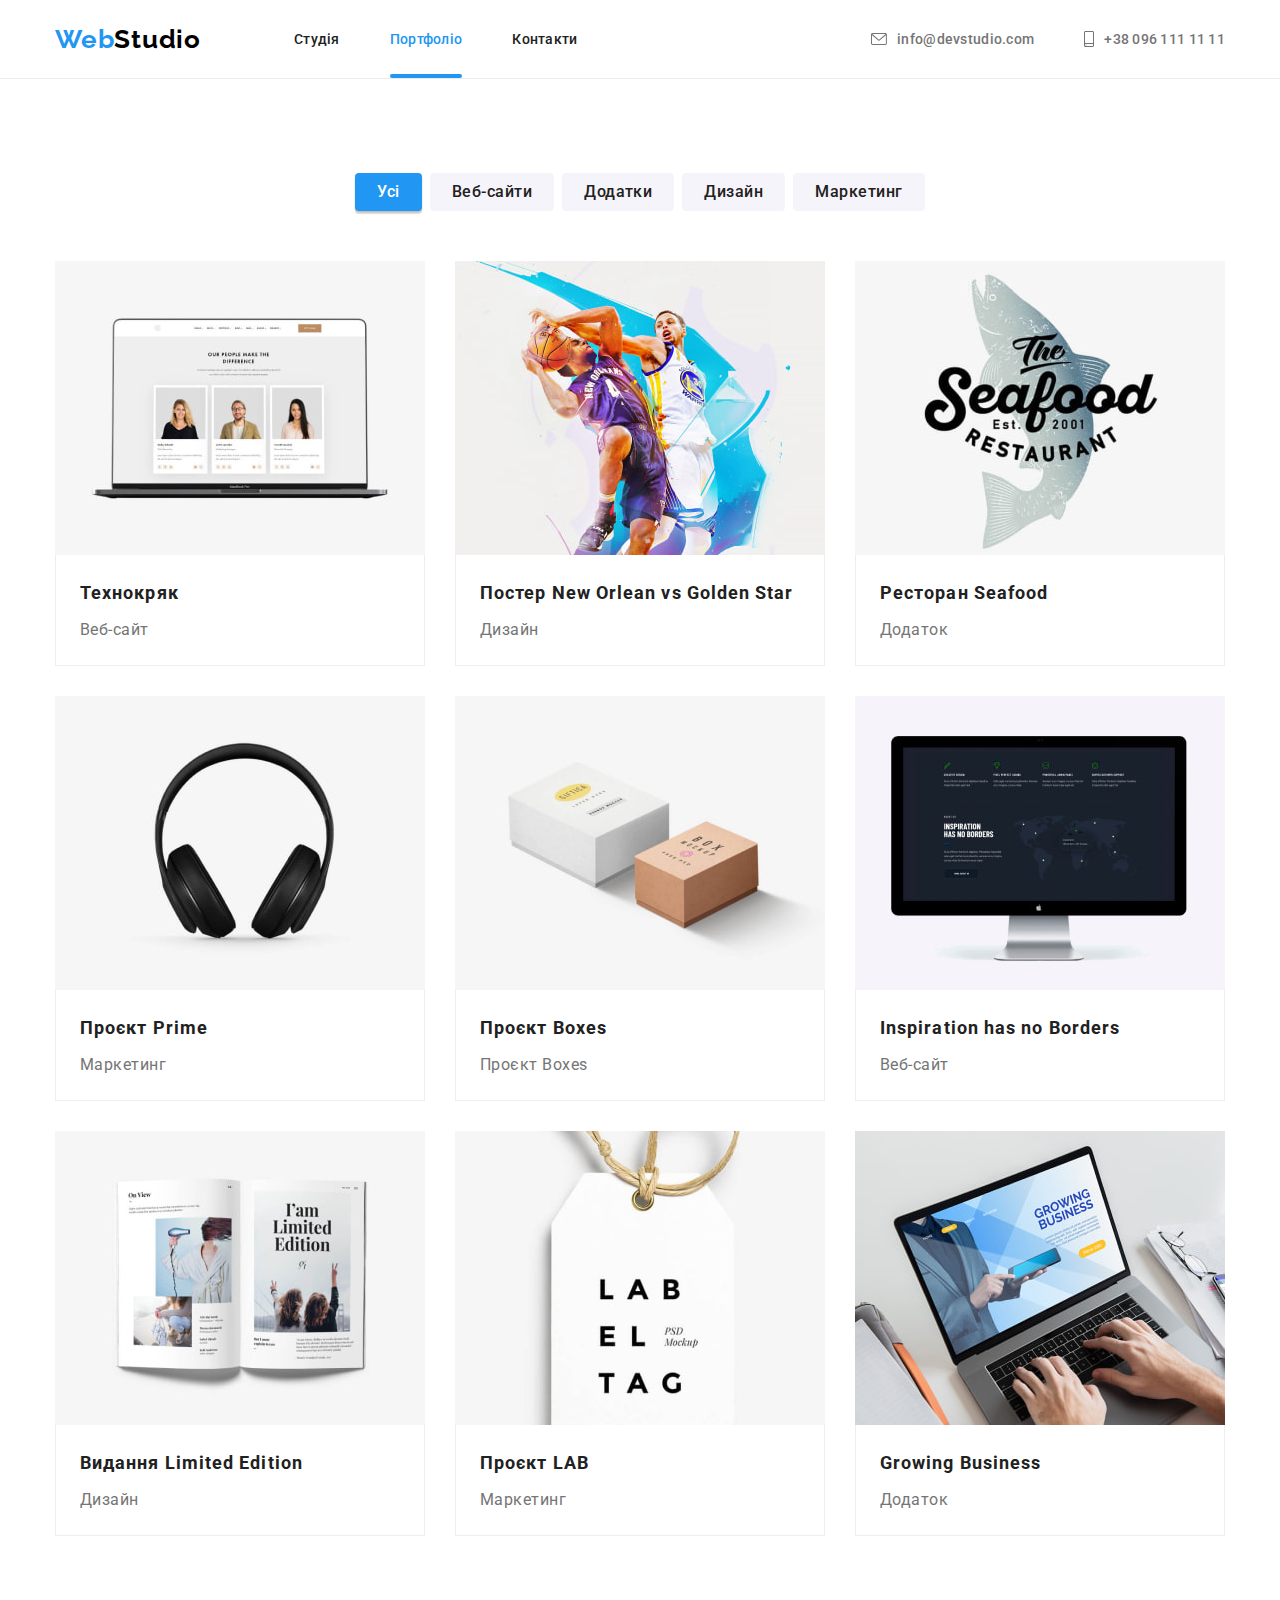
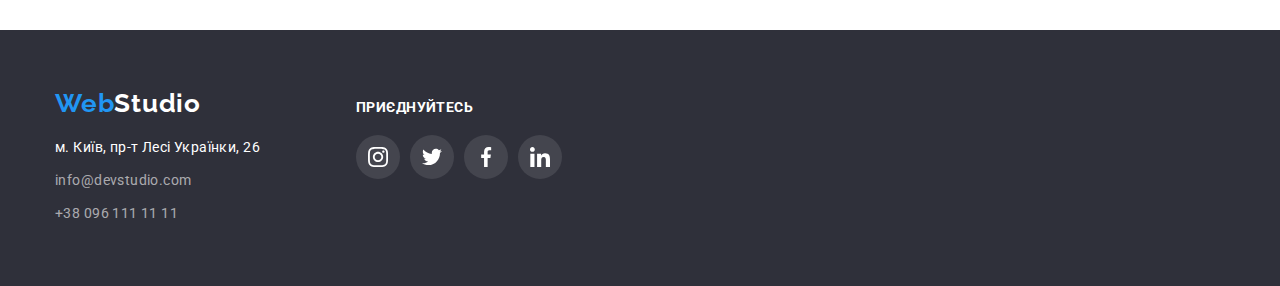
==== portfolio.html @ dace579e "Initial commit" ====
<!DOCTYPE html>
<html lang="uk">
<head>
    <meta charset="UTF-8">
    <meta name="viewport" content="width=device-width, initial-scale=1.0">
    <title>Портфоліо</title>
    <link rel="preconnect" href="https://fonts.googleapis.com">
    <link rel="preconnect" href="https://fonts.gstatic.com" crossorigin>
    <link rel="stylesheet" href="https://cdn.jsdelivr.net/npm/modern-normalize@2.0.0/modern-normalize.min.css">
    <link
        href="https://fonts.googleapis.com/css2?family=Cookie&family=Montserrat:wght@400;700&family=Raleway:wght@700&family=Roboto:wght@400;500;700;900&display=swap"
        rel="stylesheet">
    <link rel="stylesheet" href="./css/styles.css">
</head>
<body>
    <header class="header">
        <div class="container nav-container">
            <nav class="navigation">
                <a class="logo" href="/">Web<span class="black-logo">Studio</span></a>
                <ul class="list nav-list">
                    <li class="item"><a class="navigation-link" href="./index.html">Студія</a></li>
                    <li class="item"><a class="navigation-link active" href="./portfolio.html">Портфоліо</a></li>
                    <li class="item"><a class="navigation-link" href="#">Контакти</a></li>
                </ul>
            </nav>
            <ul class="list contact-nav">
                <li class="item">
                    <a class="email" href="mailto:info@devstudio.com">
                        <svg class="contact-icon" width="16" height="12">
                            <use href="./img/sprite.svg#icon-envelope">
                            </use>
                        </svg> info@devstudio.com
                    </a>
                </li>
                <li class="item">
                    <a class="phone" href="tel:+380961111111">
                        <svg class="contact-icon" width="10" height="16">
                            <use href="./img/sprite.svg#icon-smartphone">
                            </use>
                        </svg> +38 096 111 11 11
                    </a>
                </li>
            </ul>
        </div>
    </header>

    <main>
        <section class="gallery section">
            <div class="container">
                <!-- Прихований заголовок -->
                <h1 class="visually-hidden">Галерея</h1>
                <ul class="filter list">
                    <li class="item"><button class="btn filter active" type="button" >Усі</button></li>
                    <li class="item"><button class="btn filter" type="button" >Веб-сайти</button></li>
                    <li class="item"><button class="btn filter" type="button" >Додатки</button></li>
                    <li class="item"><button class="btn filter" type="button" >Дизайн</button></li>
                    <li class="item"><button class="btn filter" type="button" >Маркетинг</button></li>
                </ul>
                <ul class="cards-set list">
                    <li class="filter-websites item">
                        <a class="cards-link" href="#">
                            <div class="overlay-wrap">
                                <p class="cards-overlay">Ресурс пропонує комплексні пропозиції з різним рівнем функціоналу та сервісів. Все це дозволить
                                    відвідувачу отримати
                                    вичерпні відомості про компанію чи приватну особу.</p>
                                <img src="./img/gallery/techno.jpg" alt="Сайт" width="370">
                            </div>
                           
                            <div class="card-bottom">
                                <h2 class="cards-title">Технокряк</h2>
                                <p class="cards-descr">Веб-сайт</p>
                            </div>
                        </a>
                    </li>
                    <li class="filter-design item">
                        <a class="cards-link" href="#">
                        <div class="overlay-wrap">
                            <p class="cards-overlay">Ресурс пропонує комплексні пропозиції з різним рівнем функціоналу та сервісів. Все це
                                дозволить
                                відвідувачу отримати
                                вичерпні відомості про компанію чи приватну особу.</p>
                            <img src="./img/gallery/poster.jpg" alt="Постер змагань" width="370">
                        </div>
                           
                           <div class="card-bottom">
                            <h2 class="cards-title">Постер New Orlean vs Golden Star</h2>
                            <p class="cards-descr">Дизайн</p>
                           </div>
                        </a>
                    </li>
                    <li class="filter-apps item">
                        <a class="cards-link" href="#">
                            <div class="overlay-wrap">
                             <p class="cards-overlay">Ресурс пропонує комплексні пропозиції з різним рівнем функціоналу та сервісів. Все це дозволить відвідувачу отримати вичерпні відомості про компанію чи приватну особу.</p>
                               <img src="./img/gallery/restaurant.jpg" alt="Емблема ресторану" width="370">
                            </div>
                          
                            <div class="card-bottom">
                                <h2 class="cards-title">Ресторан Seafood</h2>
                                <p class="cards-descr">Додаток</p>
                            </div>
                        </a>
                    </li>
                    <li class="filter-marketing item">
                        <a class="cards-link" href="#">
                            <div class="overlay-wrap">
                                <p class="cards-overlay">Ресурс пропонує комплексні пропозиції з різним рівнем функціоналу та сервісів. Все це дозволить відвідувачу отримати вичерпні відомості про компанію чи приватну особу.</p>
                                <img src="./img/gallery/prime.jpg" alt="Навушники" width="370">
                            </div>
                            
                            <div class="card-bottom">
                                <h2 class="cards-title">Проєкт Prime</h2>
                                <p class="cards-descr">Маркетинг</p>
                            </div>
                        </a>
                    </li>
                    <li class="filter-apps item">
                        <a class="cards-link" href="#">
                            <div class="overlay-wrap">
                                <p class="cards-overlay">Ресурс пропонує комплексні пропозиції з різним рівнем функціоналу та сервісів. Все це дозволить відвідувачу отримати вичерпні відомості про компанію чи приватну особу.</p>
                            <img src="./img/gallery/boxes.jpg" alt="Коробки" width="370">
                            </div>
                            
                           <div class="card-bottom">
                            <h2 class="cards-title">Проєкт Boxes</h2>
                            <p class="cards-descr">Проєкт Boxes</p>
                           </div>
                        </a>
                    </li>
                    <li class="filter-websites item">
                        <a class="cards-link" href="#">
                            <div class="overlay-wrap">
                                <p class="cards-overlay">Ресурс пропонує комплексні пропозиції з різним рівнем функціоналу та сервісів. Все це дозволить відвідувачу отримати вичерпні відомості про компанію чи приватну особу.</p>
                               <img src="./img/gallery/inspiration.jpg" alt="Сайт" width="370">
                            </div>

                            <div class="card-bottom">
                                <h2 class="cards-title">Inspiration has no Borders</h2>
                                <p class="cards-descr">Веб-сайт</p>
                            </div>
                        </a>
                    </li>
                    <li class="filter-design item">
                        <a class="cards-link" href="#">
                            <div class="overlay-wrap">
                                <p class="cards-overlay">Ресурс пропонує комплексні пропозиції з різним рівнем функціоналу та сервісів. Все це дозволить відвідувачу отримати вичерпні відомості про компанію чи приватну особу.</p>
                                <img src="./img/gallery/limited.jpg" alt="Журнал" width="370">
                            </div>
                            
                            <div class="card-bottom">
                                <h2 class="cards-title">Видання Limited Edition</h2>
                                <p class="cards-descr">Дизайн</p>
                            </div>
                        </a>
                    </li>
                    <li class="filter-marketing item">
                        <a class="cards-link" href="#">
                            <div class="overlay-wrap">
                                <p class="cards-overlay">Ресурс пропонує комплексні пропозиції з різним рівнем функціоналу та сервісів. Все це дозволить відвідувачу отримати вичерпні відомості про компанію чи приватну особу.</p>
                                <img src="./img/gallery/lab.jpg" alt="Етикетка" width="370">
                            </div>
                            
                           <div class="card-bottom">
                            <h2 class="cards-title">Проєкт LAB</h2>
                            <p class="cards-descr">Маркетинг</p>
                           </div>
                        </a>
                    </li>
                    <li class="filter-apps item">
                        <a class="cards-link" href="#">
                            <div class="overlay-wrap">
                                <p class="cards-overlay">Ресурс пропонує комплексні пропозиції з різним рівнем функціоналу та сервісів. Все це дозволить відвідувачу отримати вичерпні відомості про компанію чи приватну особу.</p>
                                <img src="./img/gallery/growing.jpg" alt="Додаток на моніторі" width="370">
                            </div>
                            
                            <div class="card-bottom">
                                <h2 class="cards-title">Growing Business</h2>
                                <p class="cards-descr">Додаток</p>
                            </div>
                        </a>
                    </li>
                
                </ul>
            </div>
        </section>

       
               
           
          
      



    </main>

<footer class="section footer">
    <div class="container">
        <div class="footer-address"> <a class="logo" href="/">Web<span class="white-logo">Studio</span></a>
            <address class="address">
                <p class="text-address">м. Київ, пр-т Лесі Українки, 26</p>
                <a class="footer-email" href="mailto:info@devstudio.com">info@devstudio.com</a>
                <a class="footer-phone" href="tel:+380961111111">+38 096 111 11 11</a>
            </address>
        </div>
        <div class="footer-cont">
            <h2 class="footer-title">Приєднуйтесь</h2>

            <ul class="list footer-list">
                <li class="footer-item">
                    <a class="footer-link" href="" target="_blank" rel="noopener noreferrer"
                        aria-label="іконка Instagram">
                        <svg class="footer-icon" width="20" height="20">
                            <use href="./img/sprite.svg#icon-instagram"></use>
                        </svg>
                    </a>
                </li>
                <li class="footer-item">
                    <a class="footer-link" href="" target="_blank" rel="noopener noreferrer"
                        aria-label="іконка Twitter">
                        <svg class="footer-icon" width="20" height="20">
                            <use href="./img/sprite.svg#icon-twitter"></use>
                        </svg>
                    </a>
                </li>
                <li class="footer-item">
                    <a class="footer-link" href="" target="_blank" rel="noopener noreferrer"
                        aria-label="іконка Facebook">
                        <svg class="footer-icon" width="20" height="20">
                            <use href="./img/sprite.svg#icon-facebook"></use>
                        </svg>
                    </a>
                </li>
                <li class="footer-item">
                    <a class="footer-link" href="" target="_blank" rel="noopener noreferrer"
                        aria-label="іконка Linkedin">
                        <svg class="footer-icon" width="20" height="20">
                            <use href="./img/sprite.svg#icon-linkedin"></use>
                        </svg>
                    </a>
                </li>
            </ul>
        </div>

    </div>
</footer>

    
</body>
</html>
---- css/styles.css ----
:root {
    --main-font: 'Roboto', sans-serif;
    --secondary-font: 'Raleway', sans-serif;
    
    /* text colors */
     
     --main-cl: #757575;
     --accent-cl: #2196F3;
     --white-cl: #FFFFFF;
     --title-cl: #212121;
     --txt-footer-cl: rgba(255, 255, 255, 0.60);
     --black-cl: #000000;
     --border-cl: #ECECEC;
     --icon-cl: rgba(175, 177, 184, 1);

     /* background colors */
     --dark-bg: #2F303A;
     --light-bg: #F5F4FA;
     --accent-bg: #2196F3;
     --hero-bg: #c4c4c4;

     /* Transitions */
     --standard: 250ms cubic-bezier(0.4, 0, 0.2, 1);
}





body {
    font-family: var(--main-font);
    color: var(--main-cl);
}

.container {
    width: 1200px;

    padding-left: 15px;
    padding-right: 15px;

    margin-left: auto;
    margin-right: auto;

}

h1,
h2, 
h3, 
h4, 
h5, 
h6, 
p {
    margin: 0;
}

img {
  display: block;
}

.section {
    padding-top: 94px;
    padding-bottom: 94px;
}

.btn {
    font-family: inherit;
    cursor: pointer;
}

.visually-hidden:not(:focus):not(:active) {
    clip-path: inset(50%);
    height: 1px;
    overflow: hidden;
    position: absolute;
    white-space: nowrap;
    width: 1px;
}
/* header styles */
.header {
    border-bottom: 1px solid var(--border-cl);
}

.nav-container {
    display: flex;
    align-items: center;
}

.navigation {
    display: flex;
    align-items: center;
}

.logo {
    margin-right: 93px;
    color: var(--accent-cl);
    
        font-family: var(--secondary-font);
        font-size: 26px;
        font-weight: 700;
        line-height: 1;
        letter-spacing: 0.78px;
        text-decoration: none;
}

.black-logo {
    color: var(--black-cl);
}

.white-logo {
    color: var(--white-cl);
}

.list {
        list-style: none;
        padding: 0;
        margin:0;
}

.nav-list {
    display: flex;

}


.nav-list .item:not(:last-child) {
    margin-right: 50px;
}



.navigation-link {
    position: relative;

    display: block;
    padding-top: 32px;
    padding-bottom: 32px;
    color: var(--title-cl);
    
        font-size: 14px;
        font-weight: 500;
        line-height: 1;
        letter-spacing: 0.28px;
        text-decoration: none;

        transition: color var(--standard);
}

.navigation-link:hover,
.navigation-link:focus {
    color: var(--accent-cl);
}



 .navigation-link.active::after{
content: '';
display: block;
position: absolute;
bottom: 0;
left: 0;


width: 100%;
height: 4px;

border-radius: 2px;
background-color: var(--accent-cl);

}

.navigation .active {
    color: var(--accent-cl);
}

.contact-nav {
    display: flex;
    align-items: center;
    margin-left: auto;
}

.contact-nav .item + .item {
    margin-left: 50px;
}

.email, .phone, .footer-email, .footer-phone {
    text-decoration: none;
}

.email, .phone {
    display: flex;
    align-items: center;
    color:var(--main-cl);
        font-size: 14px;
        font-weight: 500;
        line-height: 1;
        letter-spacing: 0.28px;

    transition: color var(--standard);
}

.contact-icon {
    fill: rgba(117, 117, 117, 1);
    margin-right: 10px;
} 

 .email:hover, 
 .email:focus, 
 .phone:hover,
 .phone:focus {
    color: var(--accent-cl);
}

.contact-icon {
   transition: fill var(--standard);
}

.email:hover .contact-icon,
.email:focus .contact-icon,
.phone:hover .contact-icon,
.phone:focus .contact-icon {
    fill: var(--accent-cl);
}

/* secrion hero */
.hero {
    
    padding-top: 200px;
    padding-bottom: 200px;
}

.overlay {
    max-width: 1600px;
    margin-left: auto;
    margin-right: auto;
    background-color: var(--hero-bg);
    background-image: linear-gradient(to right, rgba(47, 48, 58, 0.4),
    rgba(47, 48, 58, 0.4)), url(../img/hero/overlay.jpg);
    background-repeat: no-repeat;
    background-position: center; 
}


.hero-title {
    margin: 0 auto;
    width: 696px;
    margin-bottom: 30px;
    color: var(--white-cl);
        text-align: center;
        font-size: 44px;
        font-weight: 900;
        line-height: 1.36;
        letter-spacing: 2.64px;
        text-transform: uppercase;
}


.hero-btn {
    display: block;
    padding: 10px 32px;
    margin: 0 auto;
   
    color: var(--white-cl);
    background-color: var(--accent-bg);
        text-align: center;
        font-size: 16px;
        font-weight: 500;
        line-height: 1.62;
        letter-spacing: 0.48px;
        border: none;
        border-radius: 4px;
        box-shadow: 0px 4px 4px 0px rgba(0, 0, 0, 0.15);
}



/* section features */

.features .list {
    display:flex
}


.list-item {
    width: 270px;
    margin-right: 30px;
}

.list-item:last-child {
    margin-right: 0;
}

.list-title {
    margin-bottom: 10px;
    color: var(--title-cl);

        font-size: 14px;
        font-weight: 700;
        line-height: 1;
        letter-spacing: 0.42px;
        text-transform: uppercase;
}

.list-item:last-child {
    margin-right: 0;
}

.list-content {
        font-size: 14px;
        line-height: 1.71;
        letter-spacing: 0.42px;
}

.background {
    display: flex;
    align-items: center;
    justify-content: center;
    width: 270px;
    height: 120px;
    border-radius: 4px;
    margin-bottom: 30px;
        background: var(--light-bg);
}

/* section activity + section team*/

.activity {
    padding-top: 0;
}

.title {
    margin-bottom: 50px;
    color: var(--title-cl);
        text-align: center;
        font-size: 36px;
        font-weight: 700;
        line-height: 1;
        letter-spacing: 1.08px;
}

.activity .list {
    display: flex;
    justify-content: center;
}

.activity-type {
    position: relative;
    margin-right: 30px;
}

.activity-type:last-child {
    margin-right: 0;
}

.activity-descr {
    position: absolute;
    bottom: 0;
    right: 0;

   
    display: flex;
    align-items: center;
    justify-content: center;
    width: 100%;
    height: 70px;

    background-color: rgba(47, 48, 58, 0.80);

    color: var(--white-cl);
        text-align: center;
        font-size: 14px;
        font-weight: 700;
        line-height: 1;
        letter-spacing: 0.42px;
        text-transform: uppercase;
}
.team {
    background-color: var(--light-bg);
}

.team .list {
    display: flex;
}

.member {
    width: 270px;
    margin-right: 30px;
    border-radius: 0px 0px 4px 4px;

    background: #FFF;
    box-shadow: 0px 2px 1px 0px rgba(0, 0, 0, 0.20), 0px 1px 1px 0px rgba(0, 0, 0, 0.14), 0px 1px 3px 0px rgba(0, 0, 0, 0.12);
}

.member:last-child {
    margin-right: 0;
}

 .member-descr {
    padding-top: 30px;
    padding-bottom: 30px;
 }
.member-name {
    margin-bottom: 10px;

    color: var(--title-cl);
        text-align: center;
        font-size: 16px;
        font-weight: 500;
        line-height: 1;
        letter-spacing: 0.48px;
}

.member-position {
    margin-bottom: 16px;

    color: var(--main-cl);
        text-align: center;
        font-size: 16px;
        line-height: 1;
        letter-spacing: 0.48px;
}

/* Social icons */

.social-list { 
    display: flex;
    justify-content: center;
    align-items: center;
}

.social-link {
    display: flex;
    align-items: center;
    justify-content: center;
    width: 44px;
    height: 44px;
    background-color: #FFF;
    border-radius: 50%;

    transition: background-color var(--standard);
}

.social-link:hover,
.social-link:focus {
   background-color: var(--accent-bg);
}
.social-item:not(:last-child) {
    margin-right: 10px;
}

.social-icon {
    fill: var(--icon-cl);
transition: fill var(--standard);
}

.social-link:hover .social-icon,
.social-link:focus .social-icon {
    fill: rgba(255, 255, 255, 1);
}

/* Clients section */

.client-list {
    display: flex;
    align-items: center;
    justify-content: center;
}

.client-link {
    display: flex;
    align-items: center;
    justify-content: center;

    width: 170px;
    height: 92px;
    border-radius: 4px;
    border: 1px solid #AFB1B8;
    transition: border-color var(--standard);
}

.client-item:not(:last-child) {
    margin-right: 30px;
}

.client-link:hover,
.client-link:focus {
    border-color: var(--accent-cl);
}

.client-icon {
    fill: var(--icon-cl);
    transition: fill var(--standard);
}

.client-link:hover .client-icon,
.client-link:focus .client-icon {
    fill: var(--accent-cl);
}

/* Footer */ 
.footer {
    background-color: var(--dark-bg);
    padding-top: 60px;
    padding-bottom: 60px;
}

.footer > .container {
    display: flex;
    align-items: baseline;
}

.footer-address {
    margin-right: 70px;
}

.footer-title {
    
    color: var(--white-cl);
   
    margin-bottom: 20px;
        font-size: 14px;
        font-weight: 700;
        letter-spacing: 0.42px;
        text-transform: uppercase;
}

.footer .logo {
    margin-right: 0;
}

.footer-cont {
    display: block;
    align-items: center;
    justify-content: center;
}

.footer-list{
    display: flex;
    align-items: center;
    justify-content: center;
}

.footer-link {
    display: flex;
    align-items: center;
    justify-content: center;
    width: 44px;
    height: 44px;
    border-radius: 50%;
    background-color: rgba(255, 255, 255, 0.10);
    transition: background-color var(--standard);
}

.footer-link:hover,
.footer-link:focus {
    background-color: var(--accent-bg);
}

.footer-icon {
    fill: var(--white-cl) ;
}

.footer-item:not(:last-child) {
    margin-right: 10px;
}
.address {
    margin-top: 20px;
    display: block;
    color: var(--white-cl);
        font-size: 14px;
        font-style: normal;
        line-height: 1.71;
        letter-spacing: 0.42px;

}

.text-address {
    width: 231px;
    margin-bottom: 9px;
}

.footer-email {
    margin-bottom: 9px;
}

.footer-email, .footer-phone {
    display: block;
    color: var(--txt-footer-cl);
        font-size: 14px;
        font-style: 1;
        line-height: 1.71;
        letter-spacing: 0.42px;
        transition: color var(--standard);
}

.footer-email:hover,
.footer-email:focus,
.footer-phone:hover,
.footer-phone:focus {
    color: var(--accent-cl);
}

/* Portfolio section */
.filter.list {
    display: flex;
        align-items: center;
        justify-content: center;
        margin-bottom: 50px;
}


.filter .item {
    margin-right: 8px;
}

.filter .item:last-child {
    margin-right: 0;
}

.btn.filter {
    border-radius: 4px;
    padding: 6px 22px;
    flex-shrink: 0;
    border: none;
       
    color: var(--title-cl);
    background-color: var(--light-bg);
        text-align: center;
        font-size: 16px;
        font-weight: 500;
        line-height: 1.62;
        letter-spacing: 0.48px;

    transition: color var(--standard), background-color var(--standard), box-shadow var(--standard);
}

.btn.active {
    color: var(--white-cl);
    background-color:var(--accent-bg) ; 
    box-shadow: 0px 2px 2px 0px rgba(0, 0, 0, 0.12), 0px 1px 2px 0px rgba(0, 0, 0, 0.08), 0px 3px 1px 0px rgba(0, 0, 0, 0.10);
}

.btn.filter:hover,
.btn.filter:focus {
    color: var(--white-cl);
    background-color: var(--accent-bg);
    box-shadow: 0px 2px 2px 0px rgba(0, 0, 0, 0.12), 0px 1px 2px 0px rgba(0, 0, 0, 0.08), 0px 3px 1px 0px rgba(0, 0, 0, 0.10);
}

.cards-set {
    display: flex;
    flex-wrap: wrap;
    gap: 30px;
}

.cards-set>.item {
    flex-basis: calc((100% - 60px) / 3);
}

.overlay-wrap {
    position: relative;

    overflow: hidden;
}

.cards-overlay {

    color: var(--white-cl);
        font-size: 18px;
        line-height: 1.55;
        letter-spacing: 0.54px;
    

    display: inline-block;
    padding: 63px 24px;

    position: absolute;
    top: 0;
    left: 0;
    height: 100%;
    width: 100%;
    background-color: rgba(33, 150, 243, 0.90);
    /* opacity: 0; */

    transform: translateY(100%);
    transition-duration: 250ms;
    transition-timing-function: cubic-bezier(0.4, 0, 0.2, 1); ;
}

.cards-link:hover .cards-overlay {
    transform: translateY(0);
}

.card-bottom{
    padding: 20px 24px;
   border-bottom: 1px solid #EEE;;
   border-right: 1px solid #EEE;;
   border-left: 1px solid #EEE;;
}

.cards-title {
    margin-bottom: 4px;
    color: var(--title-cl);
        font-size: 18px;
        line-height: 2;
        letter-spacing: 1.08px;
}

.cards-descr {

    color: var(--main-cl);
        font-size: 16px;
        line-height: 1.87;
        letter-spacing: 0.48px;
}

.cards-link {
    text-decoration: none;
    display: block;
    transition: box-shadow var(--standard);
    
}

.cards-link:hover,
.cards-link:focus {
        box-shadow: 1px 4px 6px 0px rgba(0, 0, 0, 0.16), 0px 4px 4px 0px rgba(0, 0, 0, 0.06), 0px 1px 1px 0px rgba(0, 0, 0, 0.12);
}

/* Modal form */

.back-drop {
    position: fixed;
    top: 0;
    right: 0;
    width: 100%;
    height: 100%;
    background-color: rgba(0, 0, 0, 0.20);
    z-index: 10;

    opacity: 1;
    visibility: visible;
    transition: opacity var(--standard),
    visibility var(--standard);
}

.back-drop.is-hidden {
    opacity: 0;
    pointer-events: none;
    visibility: hidden;
}

.back-drop.is-hidden .modal-wrapper {
    transform: translate(-50%, -50%) scale(0.9);

}

.modal-wrapper {
    position: absolute;
    top: 50%;
    left: 50%;
    width: 528px;
    height: 581px;
    border-radius: 4px;
    background: var(--white-cl);
    box-shadow: 0px 2px 1px 0px rgba(0, 0, 0, 0.20), 0px 1px 1px 0px rgba(0, 0, 0, 0.14), 0px 1px 3px 0px rgba(0, 0, 0, 0.12);
    
    transform: translate(-50%, -50%) scale(1.1);
    transition: transform var(--standard);
}


.modal-btn {
    position: absolute;
    top: 8px;
    right: 8px;
    display: flex;
    align-items: center;
    justify-content: center;
    width: 30px;
    height: 30px;
    padding: 0;
    background-color: var(--white-cl);
    border-radius: 50%;
    border: 1px solid rgba(0, 0, 0, 0.10);

    cursor: pointer;
}
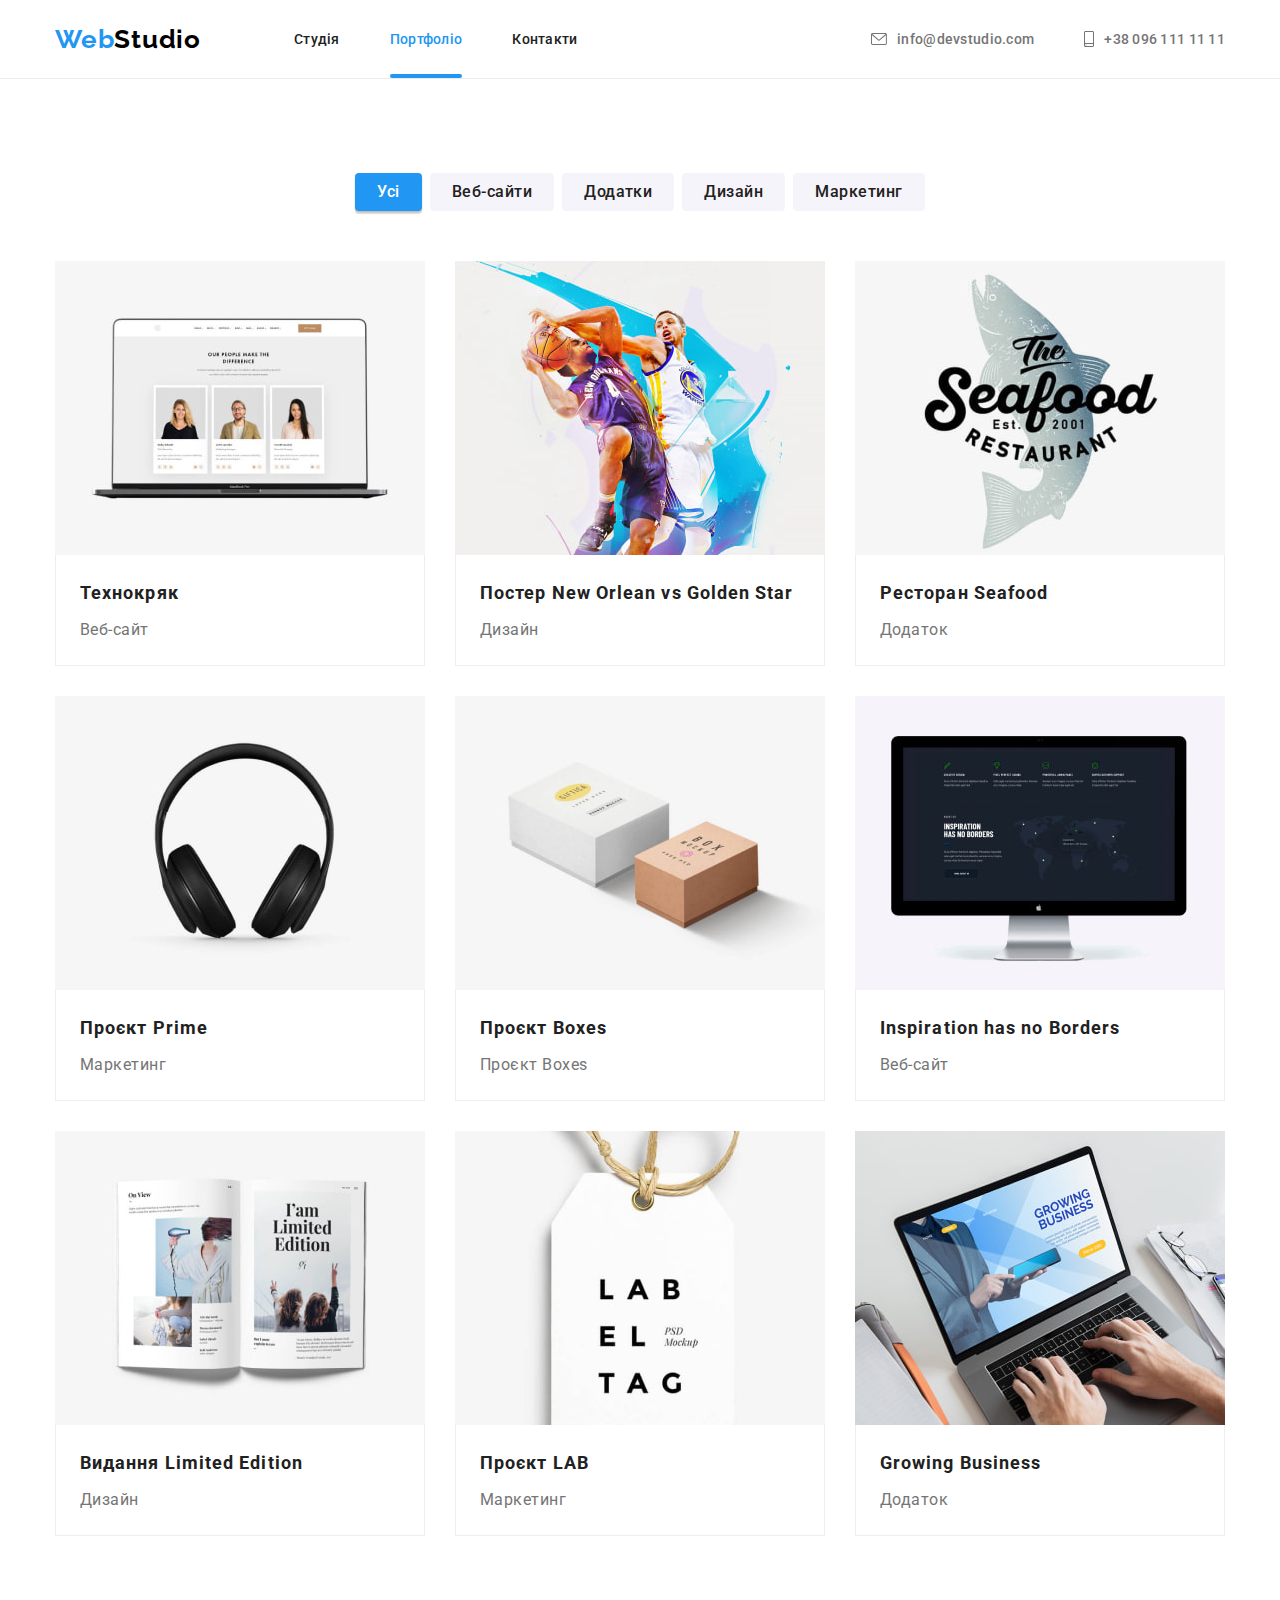
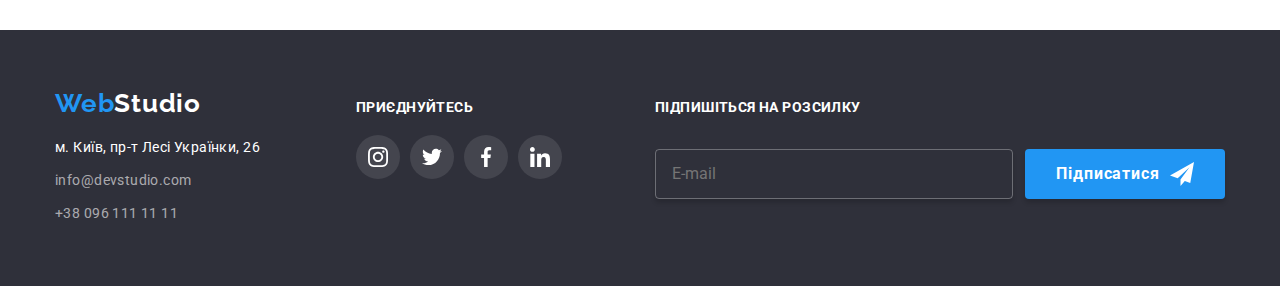
==== commit 3d0067ac: "Update portfolio.html" ====
--- a/portfolio.html
+++ b/portfolio.html
@@ -241,7 +241,16 @@
                 </li>
             </ul>
         </div>
-
+        <form class="follow-up" name="follow-up">
+            <b class="follow-title">Підпишіться на розсилку</b>
+            <div class="follow-wrapper">
+                <label for="email">
+                    <input class="follow-input" name="email" id="email" type="email" placeholder="E-mail" />
+                </label>
+                <button class="follow-btn btn" type="submit">Підписатися</button>
+            </div>
+        </form>
+        
     </div>
 </footer>
 
--- a/css/styles.css
+++ b/css/styles.css
@@ -67,14 +67,15 @@
     cursor: pointer;
 }
 
-.visually-hidden:not(:focus):not(:active) {
+.visually-hidden {
     clip-path: inset(50%);
-    height: 1px;
-    overflow: hidden;
-    position: absolute;
-    white-space: nowrap;
-    width: 1px;
-}
+        height: 1px;
+        overflow: hidden;
+        position: absolute;
+        white-space: nowrap;
+        width: 1px;
+}
+
 /* header styles */
 .header {
     border-bottom: 1px solid var(--border-cl);
@@ -598,6 +599,69 @@
 .footer-phone:focus {
     color: var(--accent-cl);
 }
+
+.follow-up {
+    margin-left: 93px;
+}
+
+.follow-title {
+    display: block;
+    margin-bottom: 35px;
+
+    color: var(--white-cl);
+        font-weight: 700;
+        font-size: 14px;
+        line-height:1;
+        letter-spacing: 0.42px;
+        text-transform: uppercase;
+}
+
+.follow-wrapper {
+    display: flex;
+}
+
+.follow-input {
+    /* cursor: pointer; */
+    outline: transparent;
+    padding: 15px 16px;
+    width: 358px;
+    height: 50px;
+    margin-right: 12px;
+
+    border-radius: 4px;
+        border: 1px solid rgba(255, 255, 255, 0.30);
+        background: rgba(33, 150, 243, 0.00);
+        box-shadow: 0px 4px 4px 0px rgba(0, 0, 0, 0.15);
+}
+
+.follow-btn {
+    display: inline-flex;
+    justify-content: center;
+    align-items: center;
+    width: 200px;
+    height: 50px;
+    
+    border: none;
+    border-radius: 4px;
+        background: var(--accent-cl);
+        box-shadow: 0px 4px 4px 0px rgba(0, 0, 0, 0.15);
+
+    color: var(--white-cl);
+        text-align: center;
+        font-weight: 700;
+        line-height: 1.87;
+        letter-spacing: 0.96px;
+}
+
+.follow-btn::after {
+    content: '';
+    margin-left: 10px;
+    width: 24px;
+    height: 24px;
+    background-image: url(../img/icons/send.svg);
+    background-size: contain;
+}
+
 
 /* Portfolio section */
 .filter.list {
@@ -754,6 +818,7 @@
 }
 
 .modal-wrapper {
+    padding: 40px;
     position: absolute;
     top: 50%;
     left: 50%;
@@ -785,8 +850,167 @@
     cursor: pointer;
 }
 
-
-
-
-
-
+.modal-form {
+    width: 448px;
+}
+
+.modal-title, .form-group, .agreement, .btn-submit, .form-label {
+    display: block;
+}
+
+.modal-title {
+    margin-bottom: 12px;
+    color:var(--title-cl);
+        text-align: center;
+        font-size: 20px;
+        font-weight: 700;
+        line-height: 1;
+        letter-spacing: 0.6px;
+}
+
+.modal-wrapper .form-group {
+    margin-bottom: 10px;
+    position: relative;
+    cursor: pointer;
+}
+
+.modal-wrapper .form-group:last-child {
+    margin-bottom: 0;
+}
+
+.form-label {
+    margin-bottom: 4px;
+    color: var(--main-cl);
+    font-size: 12px;
+    line-height: 1;
+    letter-spacing: 0.12px;
+}
+
+.form-input {
+    position: relative;
+    /* cursor: pointer; */
+    outline: transparent;
+    width: 100%;
+    height: 40px;
+    padding: 12px 42px;
+    border-radius: 4px;
+    border: 1px solid rgba(33, 33, 33, 0.20);
+
+    transition: border-color var(--standard);
+}
+
+
+.form-input:focus, .form-input:hover,
+.form-comment:focus, .form-comment:hover {
+    border: 1px solid #2196F3;
+    border-radius: 4px;
+}
+
+.form-icon {
+    position: absolute;
+    bottom: 11px;
+    left: 12px;
+
+    fill: var(--title-cl);
+
+    transition: fill var(--standard);
+}
+
+.form-input:focus~.form-icon,
+.form-input:hover~.form-icon {
+    fill: var(--accent-cl);
+}
+
+.form-comment {
+    margin-bottom: 20px;
+    padding: 12px 16px;
+    /* cursor: pointer; */
+    outline: transparent;
+    width: 100%;
+    height: 120px;
+    border-radius: 4px;
+        border: 1px solid rgba(33, 33, 33, 0.20);
+    resize: none;
+
+    transition: border-color var(--standard);
+}
+
+.form-comment::placeholder {
+    color: rgba(117, 117, 117, 0.50);
+        font-size: 12px;
+        line-height: 1;
+        letter-spacing: 0.12px;
+}
+
+.policy-agreement {
+    display: flex;
+    align-items: baseline;
+    justify-content: center;
+    
+}
+
+.custom-checkbox {
+    margin-right: 7px;
+    width: 16px;
+    height: 15px;
+    display: flex;
+    align-items: center;
+    justify-content: center;
+
+    outline: 2px solid var(--title-cl);
+    outline-offset: -2px;
+    border-radius: 2px;
+
+    transition: outline var(--standard),
+                background-color var(--standard);
+}
+
+.checkbox-icon {
+    opacity: 0;
+    border-radius: 2px;
+
+    transition: opacity var(--standard);
+}
+
+.checkbox:checked + .custom-checkbox {
+    outline: var(--accent-cl);
+    background-color: var(--accent-cl);
+}
+
+.checkbox:checked + .custom-checkbox .checkbox-icon {
+    opacity: 1;
+}
+
+.agreement {
+   margin-bottom: 30px;
+    color: var(--main-cl);
+    font-size: 14px;
+        line-height: 1.71;
+        letter-spacing: 0.42px;
+}
+
+.terms {
+    color: var(--accent-cl);
+        line-height: 24px;
+        letter-spacing: 0.42px;
+}
+
+.btn-submit {
+    margin: 0 auto;
+    width: 200px;
+    height: 50px;
+    border: none;
+    border-radius: 4px;
+        background: var(--accent-cl);
+        box-shadow: 0px 4px 4px 0px rgba(0, 0, 0, 0.15);
+
+    color: var(--white-cl);
+        text-align: center;
+        font-size: 16px;
+        font-weight: 700;
+        line-height: 1.87;
+        letter-spacing: 0.96px;
+}
+
+
+
